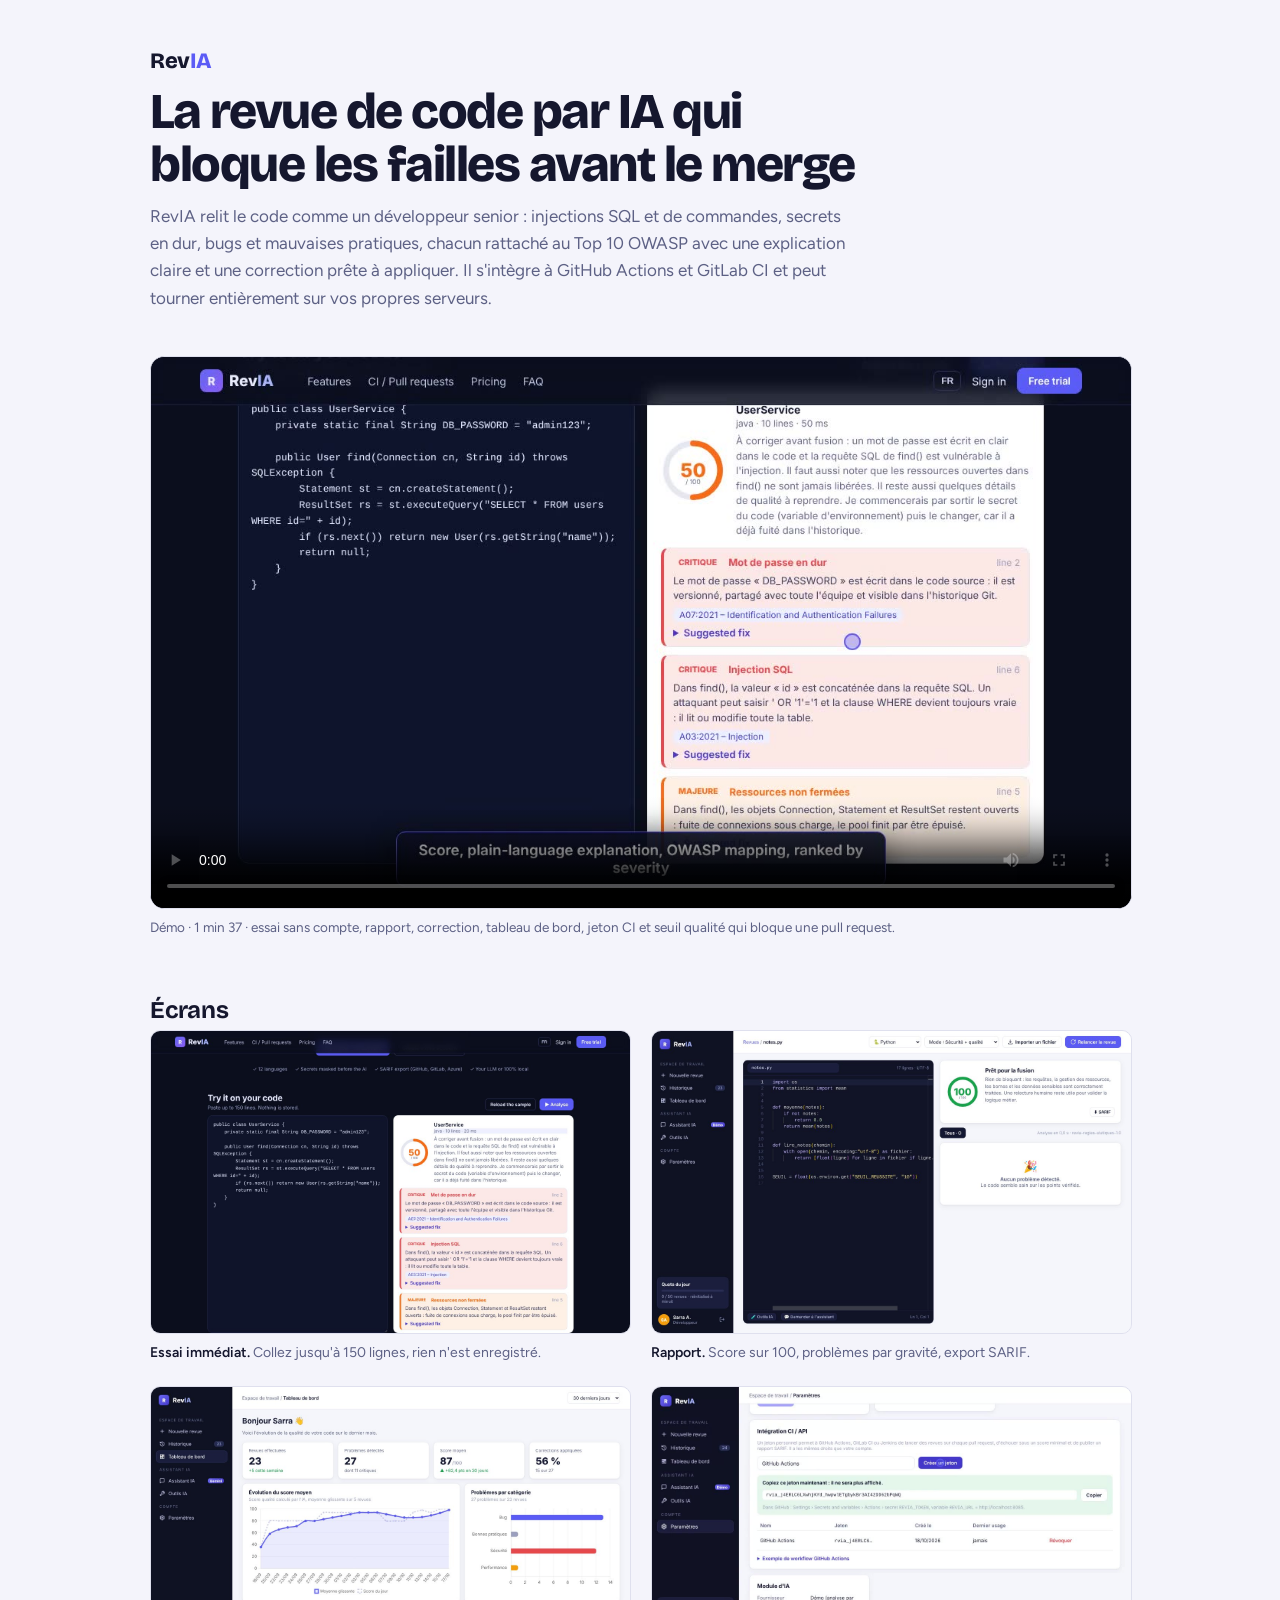
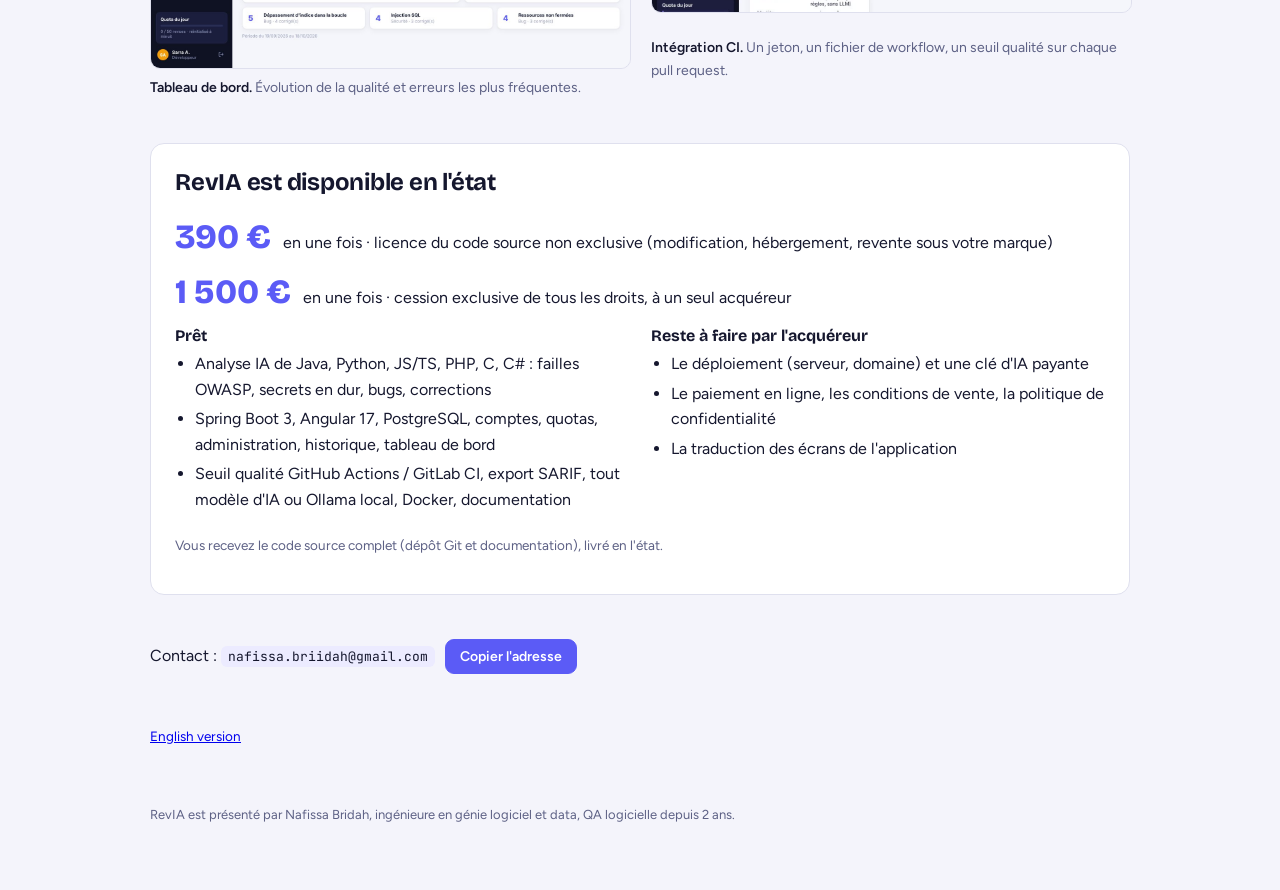
==== fr.html @ 4894468d "RevIA demo site" ====
<!doctype html>
<html lang="fr">
<head>
<meta charset="utf-8">
<meta name="viewport" content="width=device-width, initial-scale=1">
<meta name="description" content="RevIA – revue de code par IA">
<style>:root{padding:0} body{margin:0;font-size:14px} img{max-width:100%}</style>
<title>RevIA Demo</title>
<link rel="preconnect" href="https://fonts.googleapis.com">
<link rel="stylesheet" href="https://fonts.googleapis.com/css2?family=Bricolage+Grotesque:opsz,wght@12..96,600;12..96,800&family=Figtree:wght@400;500;600&family=JetBrains+Mono:wght@400;600&display=swap">
<style>
/* Layout: one narrow column, video first, then four annotated screens and a plain offer block */
:root {
  --bg: #f4f4fb; --surface: #ffffff; --fg: #15172e; --muted: #5d6185; --line: #dfe0ee;
  --accent: #5b5bf6; --accent-soft: #ecebff; --crit: #d6404a;
  --display: "Bricolage Grotesque", "Segoe UI", system-ui, sans-serif;
  --body: "Figtree", "Segoe UI", system-ui, sans-serif;
  --mono: "JetBrains Mono", Consolas, monospace;
}
@media (prefers-color-scheme: dark) { :root:not([data-theme="light"]) {
  --bg: #0b0e1d; --surface: #13172f; --fg: #eceeff; --muted: #a3a8cf; --line: #262b52;
  --accent: #8b8cff; --accent-soft: #1e2150; --crit: #f07a80; color-scheme: dark } }
:root[data-theme="dark"] {
  --bg: #0b0e1d; --surface: #13172f; --fg: #eceeff; --muted: #a3a8cf; --line: #262b52;
  --accent: #8b8cff; --accent-soft: #1e2150; --crit: #f07a80; color-scheme: dark }
body { background: var(--bg); color: var(--fg); font: 16px/1.6 var(--body); }
.wrap { max-width: 980px; margin: 0 auto; padding-block: 48px 64px;
  padding-left: max(16px, env(safe-area-inset-left, 0px)); padding-right: max(16px, env(safe-area-inset-right, 0px));
  display: grid; gap: 44px; }
header { display: grid; gap: 12px; }
.marque { font: 800 22px var(--display); letter-spacing: -.02em; }
.marque span { color: var(--accent); }
h1 { font: 800 clamp(30px, 5vw, 50px)/1.05 var(--display); letter-spacing: -.03em; margin: 0; text-wrap: balance; }
.lead { color: var(--muted); max-width: 64ch; margin: 0; font-size: 17px; }
video { width: 100%; max-width: 100%; aspect-ratio: 16 / 9; border-radius: 14px; border: 1px solid var(--line); background: #0b0e1d; display: block; }
.legende { color: var(--muted); font-size: 13.5px; margin-top: 8px; }
h2 { font: 700 24px var(--display); margin: 0 0 6px; letter-spacing: -.01em; }
.ecrans { display: grid; grid-template-columns: repeat(2, minmax(0, 1fr)); gap: 22px; }
figure { margin: 0; display: grid; gap: 8px; min-width: 0; }
figure img { border-radius: 10px; border: 1px solid var(--line); display: block; width: 100%; }
figcaption { font-size: 14px; color: var(--muted); }
figcaption b { color: var(--fg); font-weight: 600; }
h3 { font: 700 16px var(--display); margin: 0 0 6px; }
.offre { background: var(--surface); border: 1px solid var(--line); border-radius: 14px; padding: 24px; display: grid; gap: 14px; }
.prix { display: flex; flex-wrap: wrap; align-items: baseline; gap: 12px; }
.prix .barre { color: var(--muted); text-decoration: line-through; font-size: 18px; }
.prix .net { font: 800 34px var(--display); color: var(--accent); }
ul { margin: 0; padding-left: 20px; display: grid; gap: 4px; }
.mono { font-family: var(--mono); font-size: 13px; background: var(--accent-soft); padding: 2px 7px; border-radius: 6px; }
.contact { display: flex; flex-wrap: wrap; gap: 10px; align-items: center; }
#langue { background: transparent; color: var(--accent); }
button { font: 600 14px var(--body); border: 1px solid var(--accent); background: var(--accent); color: #fff; padding: 8px 14px; border-radius: 9px; cursor: pointer; }
button:focus-visible { outline: 3px solid var(--accent-soft); outline-offset: 2px; }
footer { color: var(--muted); font-size: 13px; }
@media (max-width: 680px) { .ecrans { grid-template-columns: minmax(0, 1fr); } }
</style>

<div class="wrap">
  <header>
    <div class="marque">Rev<span>IA</span></div>
    <h1>La revue de code par IA qui bloque les failles avant le merge</h1>
    <p class="lead">RevIA relit le code comme un développeur senior : injections SQL et de commandes, secrets en dur, bugs et mauvaises pratiques, chacun rattaché au Top 10 OWASP avec une explication claire et une correction prête à appliquer. Il s'intègre à GitHub Actions et GitLab CI et peut tourner entièrement sur vos propres serveurs.</p>
  </header>

  <section>
    <video controls preload="metadata" poster="poster.jpg" src="RevIA-demo.mp4"></video>
    <p class="legende">Démo · 1 min 37 · essai sans compte, rapport, correction, tableau de bord, jeton CI et seuil qualité qui bloque une pull request.</p>
  </section>

  <section>
    <h2>Écrans</h2>
    <div class="ecrans">
      <figure><img src="shots/essai.jpg" alt="Trial on the home page: Java code on the left, score 50 and three findings on the right" loading="lazy">
        <figcaption><b>Essai immédiat.</b> Collez jusqu'à 150 lignes, rien n'est enregistré.</figcaption></figure>
      <figure><img src="shots/rapport.jpg" alt="Review report with score ring and SARIF export button" loading="lazy">
        <figcaption><b>Rapport.</b> Score sur 100, problèmes par gravité, export SARIF.</figcaption></figure>
      <figure><img src="shots/tableau.jpg" alt="Dashboard with average score trend and issues by category" loading="lazy">
        <figcaption><b>Tableau de bord.</b> Évolution de la qualité et erreurs les plus fréquentes.</figcaption></figure>
      <figure><img src="shots/ci-token.jpg" alt="Settings page with a newly created CI token" loading="lazy">
        <figcaption><b>Intégration CI.</b> Un jeton, un fichier de workflow, un seuil qualité sur chaque pull request.</figcaption></figure>
    </div>
  </section>

  <section class="offre" aria-labelledby="offre-titre">
    <h2 id="offre-titre">RevIA est disponible en l'état</h2>
    <div class="prix"><span class="net">390 €</span><span>en une fois · licence du code source non exclusive (modification, hébergement, revente sous votre marque)</span></div>
    <div class="prix"><span class="net">1 500 €</span><span>en une fois · cession exclusive de tous les droits, à un seul acquéreur</span></div>
    <div class="ecrans">
      <div><h3>Prêt</h3><ul>
        <li>Analyse IA de Java, Python, JS/TS, PHP, C, C# : failles OWASP, secrets en dur, bugs, corrections</li>
        <li>Spring Boot 3, Angular 17, PostgreSQL, comptes, quotas, administration, historique, tableau de bord</li>
        <li>Seuil qualité GitHub Actions / GitLab CI, export SARIF, tout modèle d'IA ou Ollama local, Docker, documentation</li>
      </ul></div>
      <div><h3>Reste à faire par l'acquéreur</h3><ul>
        <li>Le déploiement (serveur, domaine) et une clé d'IA payante</li>
        <li>Le paiement en ligne, les conditions de vente, la politique de confidentialité</li>
        <li>La traduction des écrans de l'application</li>
      </ul></div>
    </div>
    <p class="legende">Vous recevez le code source complet (dépôt Git et documentation), livré en l'état.</p>
  </section>

  <section class="contact">
    <span><span>Contact :</span> <span class="mono" id="mail">nafissa.briidah@gmail.com</span></span>
    <button type="button" id="copier">Copier l'adresse</button>
  </section>

  <p class="legende"><a href="index.html">English version</a></p>
  <footer>RevIA est présenté par Nafissa Bridah, ingénieure en génie logiciel et data, QA logicielle depuis 2 ans.</footer>
</div>
<script>
document.getElementById('copier').addEventListener('click', () => {
  const t = document.getElementById('mail').textContent, b = document.getElementById('copier');
  navigator.clipboard.writeText(t).then(() => { b.textContent = 'Copied'; }, () => {
    const r = document.createRange(); r.selectNodeContents(document.getElementById('mail'));
    const s = getSelection(); s.removeAllRanges(); s.addRange(r); b.textContent = 'Selected, press Ctrl+C';
  });
});
</script>

</html>
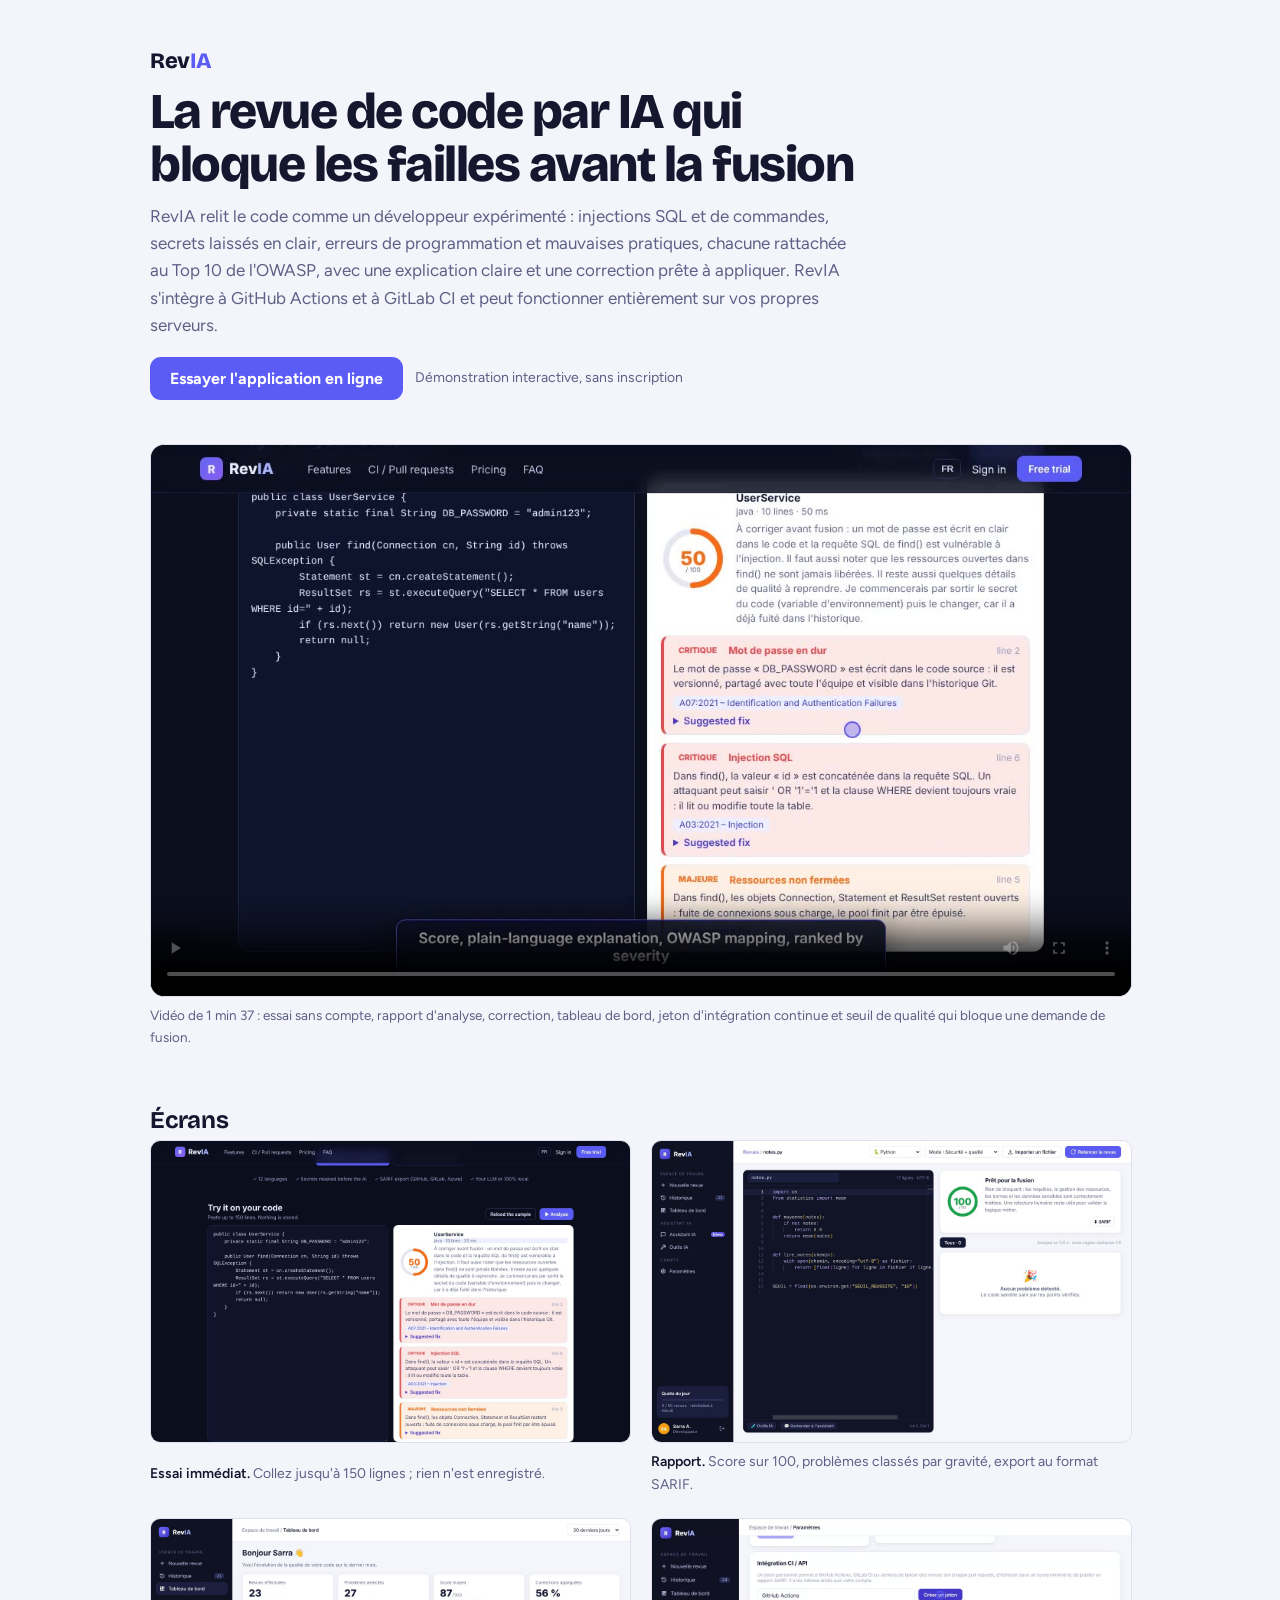
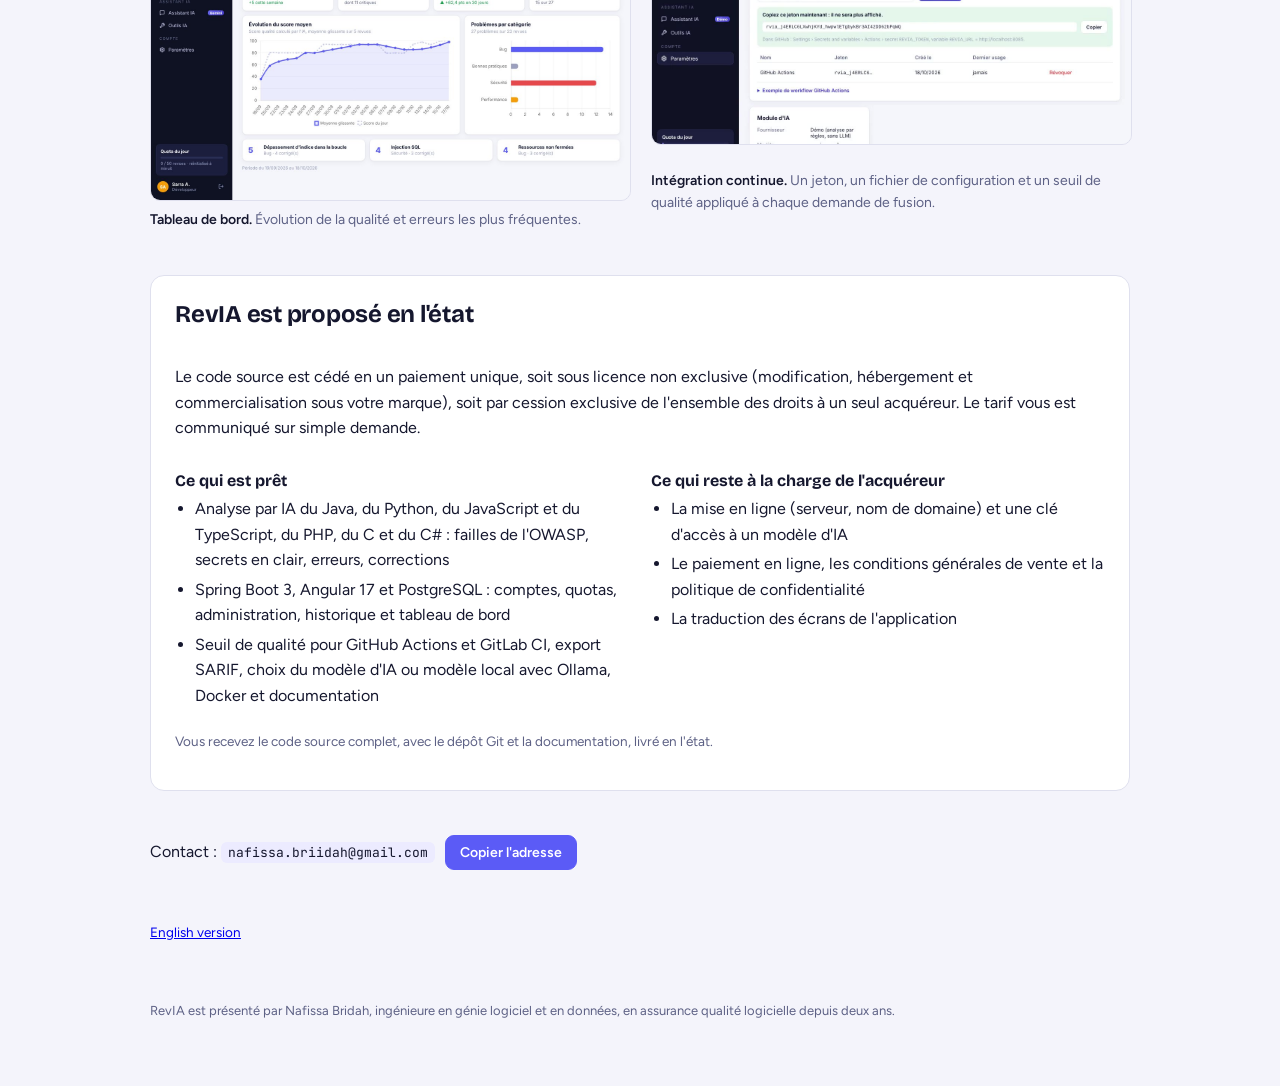
==== commit f2a0203c: "Add the interactive online demo of the app, update the presentation pages" ====
--- a/fr.html
+++ b/fr.html
@@ -4,7 +4,12 @@
 <meta charset="utf-8">
 <meta name="viewport" content="width=device-width, initial-scale=1">
 <meta name="description" content="RevIA – revue de code par IA">
-<style>:root{padding:0} body{margin:0;font-size:14px} img{max-width:100%}</style>
+<style>:root{padding:0} body{margin:0;font-size:14px} img{max-width:100%}.cta { display: flex; flex-wrap: wrap; align-items: center; gap: 12px; margin: 6px 0 0; }
+.cta span { color: var(--muted); font-size: 14px; }
+.bouton { display: inline-block; font: 700 16px var(--body); background: var(--accent); color: #fff; padding: 12px 20px; border-radius: 11px; text-decoration: none; }
+.bouton:hover { filter: brightness(1.08); }
+.bouton:focus-visible { outline: 3px solid var(--accent-soft); outline-offset: 2px; }
+</style>
 <title>RevIA Demo</title>
 <link rel="preconnect" href="https://fonts.googleapis.com">
 <link rel="stylesheet" href="https://fonts.googleapis.com/css2?family=Bricolage+Grotesque:opsz,wght@12..96,600;12..96,800&family=Figtree:wght@400;500;600&family=JetBrains+Mono:wght@400;600&display=swap">
@@ -58,46 +63,46 @@
 <div class="wrap">
   <header>
     <div class="marque">Rev<span>IA</span></div>
-    <h1>La revue de code par IA qui bloque les failles avant le merge</h1>
-    <p class="lead">RevIA relit le code comme un développeur senior : injections SQL et de commandes, secrets en dur, bugs et mauvaises pratiques, chacun rattaché au Top 10 OWASP avec une explication claire et une correction prête à appliquer. Il s'intègre à GitHub Actions et GitLab CI et peut tourner entièrement sur vos propres serveurs.</p>
+    <h1>La revue de code par IA qui bloque les failles avant la fusion</h1>
+    <p class="lead">RevIA relit le code comme un développeur expérimenté : injections SQL et de commandes, secrets laissés en clair, erreurs de programmation et mauvaises pratiques, chacune rattachée au Top 10 de l'OWASP, avec une explication claire et une correction prête à appliquer. RevIA s'intègre à GitHub Actions et à GitLab CI et peut fonctionner entièrement sur vos propres serveurs.</p>
+    <p class="cta"><a class="bouton" href="app/">Essayer l'application en ligne</a><span>Démonstration interactive, sans inscription</span></p>
   </header>
 
   <section>
     <video controls preload="metadata" poster="poster.jpg" src="RevIA-demo.mp4"></video>
-    <p class="legende">Démo · 1 min 37 · essai sans compte, rapport, correction, tableau de bord, jeton CI et seuil qualité qui bloque une pull request.</p>
+    <p class="legende">Vidéo de 1 min 37 : essai sans compte, rapport d'analyse, correction, tableau de bord, jeton d'intégration continue et seuil de qualité qui bloque une demande de fusion.</p>
   </section>
 
   <section>
     <h2>Écrans</h2>
     <div class="ecrans">
-      <figure><img src="shots/essai.jpg" alt="Trial on the home page: Java code on the left, score 50 and three findings on the right" loading="lazy">
-        <figcaption><b>Essai immédiat.</b> Collez jusqu'à 150 lignes, rien n'est enregistré.</figcaption></figure>
-      <figure><img src="shots/rapport.jpg" alt="Review report with score ring and SARIF export button" loading="lazy">
-        <figcaption><b>Rapport.</b> Score sur 100, problèmes par gravité, export SARIF.</figcaption></figure>
-      <figure><img src="shots/tableau.jpg" alt="Dashboard with average score trend and issues by category" loading="lazy">
+      <figure><img src="shots/essai.jpg" alt="Essai sur la page d'accueil : code Java à gauche, score de 50 et trois problèmes à droite" loading="lazy">
+        <figcaption><b>Essai immédiat.</b> Collez jusqu'à 150 lignes ; rien n'est enregistré.</figcaption></figure>
+      <figure><img src="shots/rapport.jpg" alt="Rapport d'analyse avec le score et le bouton d'export SARIF" loading="lazy">
+        <figcaption><b>Rapport.</b> Score sur 100, problèmes classés par gravité, export au format SARIF.</figcaption></figure>
+      <figure><img src="shots/tableau.jpg" alt="Tableau de bord avec l'évolution du score moyen et les problèmes par catégorie" loading="lazy">
         <figcaption><b>Tableau de bord.</b> Évolution de la qualité et erreurs les plus fréquentes.</figcaption></figure>
-      <figure><img src="shots/ci-token.jpg" alt="Settings page with a newly created CI token" loading="lazy">
-        <figcaption><b>Intégration CI.</b> Un jeton, un fichier de workflow, un seuil qualité sur chaque pull request.</figcaption></figure>
+      <figure><img src="shots/ci-token.jpg" alt="Page des paramètres avec un jeton d'intégration continue tout juste créé" loading="lazy">
+        <figcaption><b>Intégration continue.</b> Un jeton, un fichier de configuration et un seuil de qualité appliqué à chaque demande de fusion.</figcaption></figure>
     </div>
   </section>
 
   <section class="offre" aria-labelledby="offre-titre">
-    <h2 id="offre-titre">RevIA est disponible en l'état</h2>
-    <div class="prix"><span class="net">390 €</span><span>en une fois · licence du code source non exclusive (modification, hébergement, revente sous votre marque)</span></div>
-    <div class="prix"><span class="net">1 500 €</span><span>en une fois · cession exclusive de tous les droits, à un seul acquéreur</span></div>
+    <h2 id="offre-titre">RevIA est proposé en l'état</h2>
+    <p>Le code source est cédé en un paiement unique, soit sous licence non exclusive (modification, hébergement et commercialisation sous votre marque), soit par cession exclusive de l'ensemble des droits à un seul acquéreur. Le tarif vous est communiqué sur simple demande.</p>
     <div class="ecrans">
-      <div><h3>Prêt</h3><ul>
-        <li>Analyse IA de Java, Python, JS/TS, PHP, C, C# : failles OWASP, secrets en dur, bugs, corrections</li>
-        <li>Spring Boot 3, Angular 17, PostgreSQL, comptes, quotas, administration, historique, tableau de bord</li>
-        <li>Seuil qualité GitHub Actions / GitLab CI, export SARIF, tout modèle d'IA ou Ollama local, Docker, documentation</li>
+      <div><h3>Ce qui est prêt</h3><ul>
+        <li>Analyse par IA du Java, du Python, du JavaScript et du TypeScript, du PHP, du C et du C# : failles de l'OWASP, secrets en clair, erreurs, corrections</li>
+        <li>Spring Boot 3, Angular 17 et PostgreSQL : comptes, quotas, administration, historique et tableau de bord</li>
+        <li>Seuil de qualité pour GitHub Actions et GitLab CI, export SARIF, choix du modèle d'IA ou modèle local avec Ollama, Docker et documentation</li>
       </ul></div>
-      <div><h3>Reste à faire par l'acquéreur</h3><ul>
-        <li>Le déploiement (serveur, domaine) et une clé d'IA payante</li>
-        <li>Le paiement en ligne, les conditions de vente, la politique de confidentialité</li>
+      <div><h3>Ce qui reste à la charge de l'acquéreur</h3><ul>
+        <li>La mise en ligne (serveur, nom de domaine) et une clé d'accès à un modèle d'IA</li>
+        <li>Le paiement en ligne, les conditions générales de vente et la politique de confidentialité</li>
         <li>La traduction des écrans de l'application</li>
       </ul></div>
     </div>
-    <p class="legende">Vous recevez le code source complet (dépôt Git et documentation), livré en l'état.</p>
+    <p class="legende">Vous recevez le code source complet, avec le dépôt Git et la documentation, livré en l'état.</p>
   </section>
 
   <section class="contact">
@@ -106,14 +111,14 @@
   </section>
 
   <p class="legende"><a href="index.html">English version</a></p>
-  <footer>RevIA est présenté par Nafissa Bridah, ingénieure en génie logiciel et data, QA logicielle depuis 2 ans.</footer>
+  <footer>RevIA est présenté par Nafissa Bridah, ingénieure en génie logiciel et en données, en assurance qualité logicielle depuis deux ans.</footer>
 </div>
 <script>
 document.getElementById('copier').addEventListener('click', () => {
   const t = document.getElementById('mail').textContent, b = document.getElementById('copier');
-  navigator.clipboard.writeText(t).then(() => { b.textContent = 'Copied'; }, () => {
+  navigator.clipboard.writeText(t).then(() => { b.textContent = 'Adresse copiée'; }, () => {
     const r = document.createRange(); r.selectNodeContents(document.getElementById('mail'));
-    const s = getSelection(); s.removeAllRanges(); s.addRange(r); b.textContent = 'Selected, press Ctrl+C';
+    const s = getSelection(); s.removeAllRanges(); s.addRange(r); b.textContent = 'Sélectionnée : appuyez sur Ctrl+C';
   });
 });
 </script>
